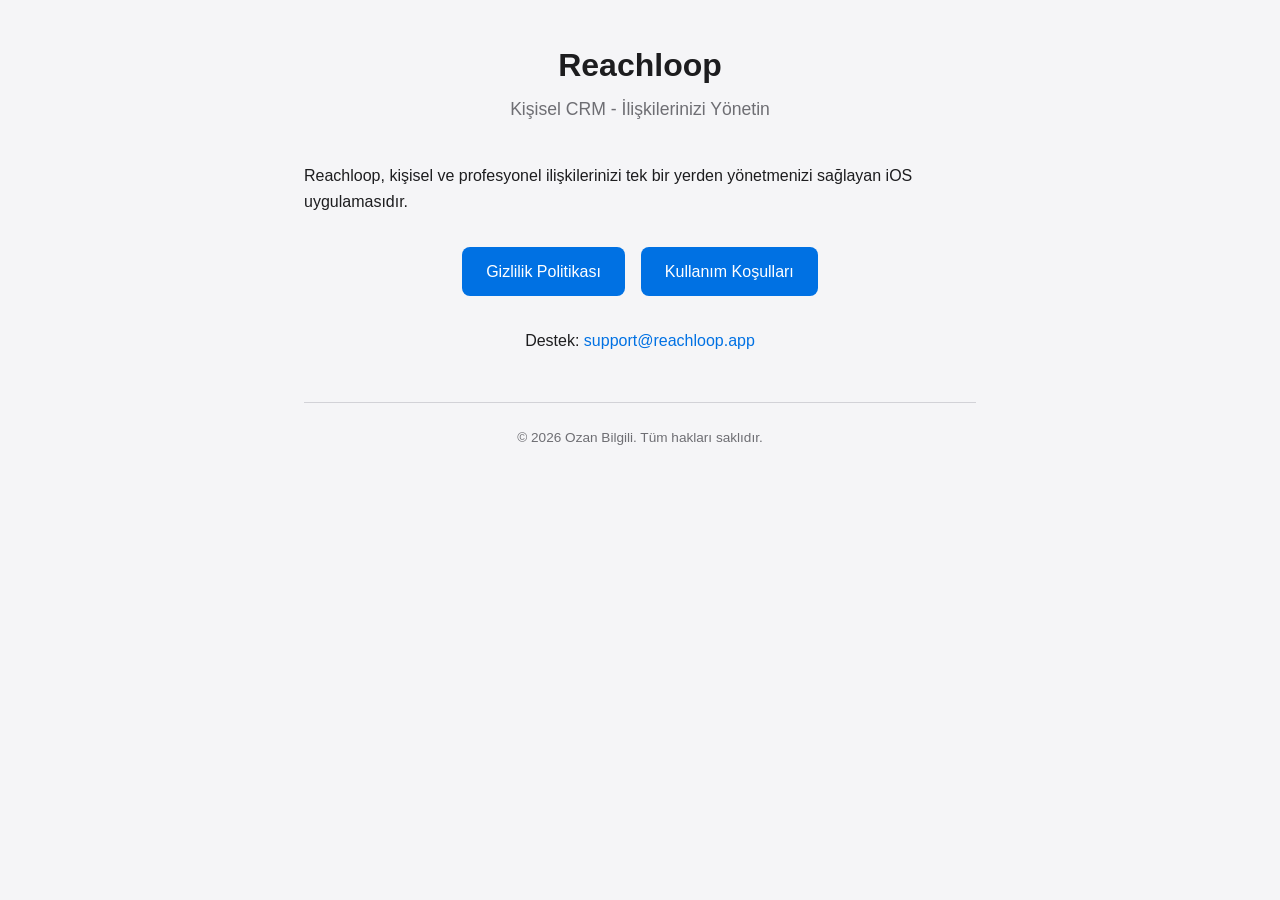
==== index.html @ ac4cd059 "Add privacy policy, terms of service, and landing page for GitHub Pages" ====
<!DOCTYPE html>
<html lang="tr">
<head>
    <meta charset="UTF-8">
    <meta name="viewport" content="width=device-width, initial-scale=1.0">
    <title>Reachloop - Kişisel CRM</title>
    <link rel="stylesheet" href="style.css">
</head>
<body>
    <div class="container">
        <header>
            <h1>Reachloop</h1>
            <p class="subtitle">Kişisel CRM - İlişkilerinizi Yönetin</p>
        </header>

        <main>
            <p>Reachloop, kişisel ve profesyonel ilişkilerinizi tek bir yerden yönetmenizi sağlayan iOS uygulamasıdır.</p>

            <div class="links">
                <a href="privacy/">Gizlilik Politikası</a>
                <a href="terms/">Kullanım Koşulları</a>
            </div>

            <div class="contact">
                <p>Destek: <a href="mailto:support@reachloop.app">support@reachloop.app</a></p>
            </div>
        </main>

        <footer>
            <p>&copy; 2026 Ozan Bilgili. Tüm hakları saklıdır.</p>
        </footer>
    </div>
</body>
</html>
---- style.css ----
* {
    margin: 0;
    padding: 0;
    box-sizing: border-box;
}

body {
    font-family: -apple-system, BlinkMacSystemFont, "Segoe UI", Roboto, Helvetica, Arial, sans-serif;
    line-height: 1.6;
    color: #1d1d1f;
    background: #f5f5f7;
}

.container {
    max-width: 720px;
    margin: 0 auto;
    padding: 40px 24px;
}

header {
    text-align: center;
    margin-bottom: 40px;
}

header h1 {
    font-size: 2rem;
    font-weight: 700;
    margin-bottom: 4px;
}

.subtitle {
    color: #6e6e73;
    font-size: 1.1rem;
}

main h2 {
    font-size: 1.4rem;
    font-weight: 600;
    margin: 32px 0 12px;
}

main h3 {
    font-size: 1.1rem;
    font-weight: 600;
    margin: 24px 0 8px;
}

main p, main li {
    color: #1d1d1f;
    margin-bottom: 8px;
}

main ul {
    padding-left: 24px;
    margin-bottom: 12px;
}

.links {
    display: flex;
    gap: 16px;
    justify-content: center;
    margin: 32px 0;
}

.links a {
    display: inline-block;
    padding: 12px 24px;
    background: #0071e3;
    color: #fff;
    text-decoration: none;
    border-radius: 8px;
    font-weight: 500;
    transition: background 0.2s;
}

.links a:hover {
    background: #0077ed;
}

.contact {
    text-align: center;
    margin: 24px 0;
}

.contact a {
    color: #0071e3;
    text-decoration: none;
}

footer {
    text-align: center;
    margin-top: 48px;
    padding-top: 24px;
    border-top: 1px solid #d2d2d7;
    color: #6e6e73;
    font-size: 0.85rem;
}

.effective-date {
    color: #6e6e73;
    font-size: 0.9rem;
    margin-bottom: 24px;
}

a {
    color: #0071e3;
}

table {
    width: 100%;
    border-collapse: collapse;
    margin: 16px 0;
}

th, td {
    text-align: left;
    padding: 10px 12px;
    border-bottom: 1px solid #d2d2d7;
}

th {
    font-weight: 600;
    background: #e8e8ed;
}
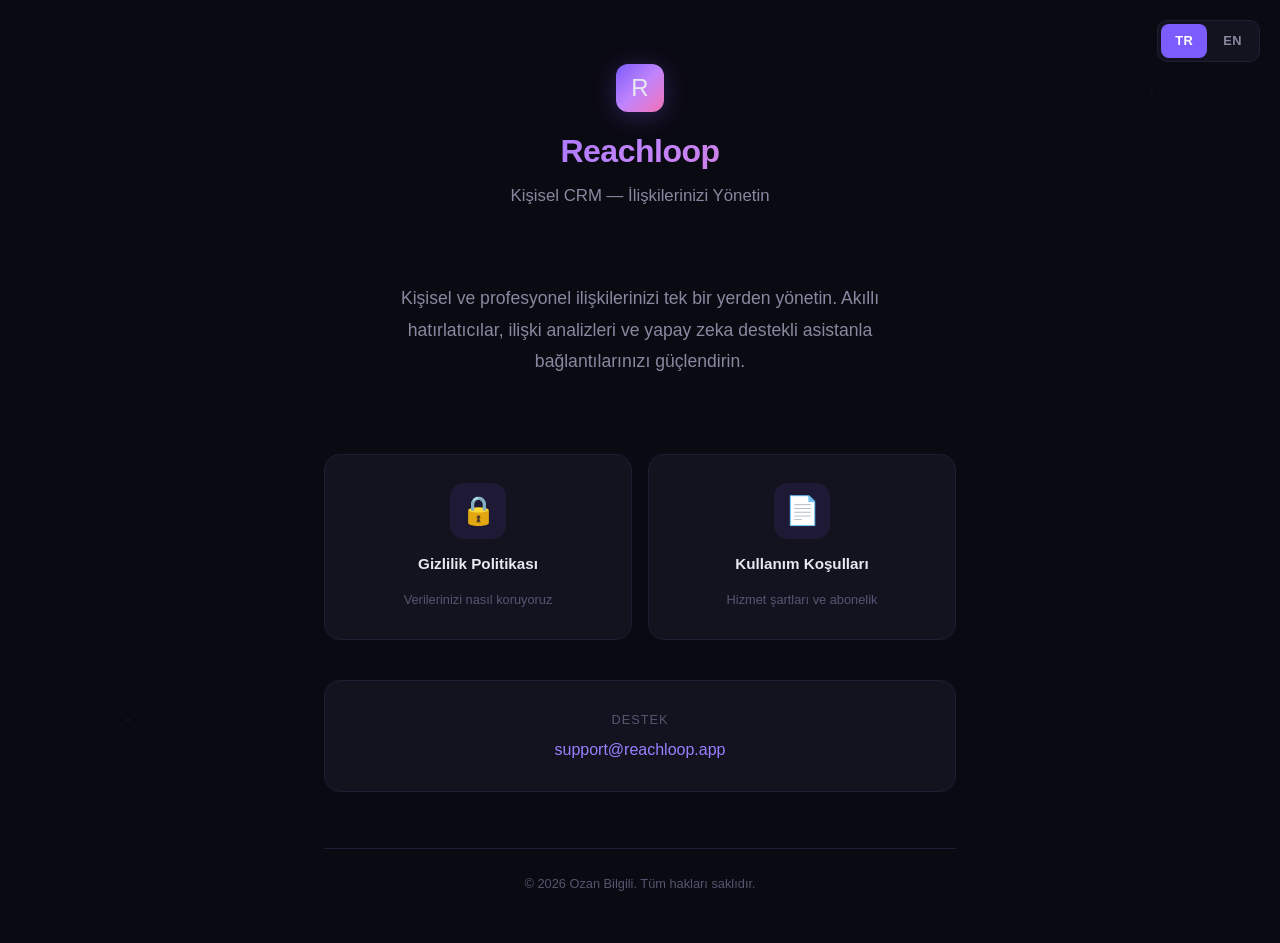
==== commit 9267bb0d: "Redesign with dark cosmic theme and add English language support - Dark theme matching app's cosmic " ====
--- a/index.html
+++ b/index.html
@@ -4,25 +4,45 @@
     <meta charset="UTF-8">
     <meta name="viewport" content="width=device-width, initial-scale=1.0">
     <title>Reachloop - Kişisel CRM</title>
+    <meta name="description" content="Reachloop, kişisel ve profesyonel ilişkilerinizi tek bir yerden yönetmenizi sağlayan iOS uygulamasıdır.">
     <link rel="stylesheet" href="style.css">
 </head>
 <body>
+    <nav class="lang-switch">
+        <a href="./" class="active">TR</a>
+        <a href="en/">EN</a>
+    </nav>
+
     <div class="container">
         <header>
+            <a href="./" class="logo">
+                <div class="logo-icon">R</div>
+            </a>
             <h1>Reachloop</h1>
-            <p class="subtitle">Kişisel CRM - İlişkilerinizi Yönetin</p>
+            <p class="subtitle">Kişisel CRM &mdash; İlişkilerinizi Yönetin</p>
         </header>
 
         <main>
-            <p>Reachloop, kişisel ve profesyonel ilişkilerinizi tek bir yerden yönetmenizi sağlayan iOS uygulamasıdır.</p>
+            <div class="hero">
+                <p class="hero-description">Kişisel ve profesyonel ilişkilerinizi tek bir yerden yönetin. Akıllı hatırlatıcılar, ilişki analizleri ve yapay zeka destekli asistanla bağlantılarınızı güçlendirin.</p>
+            </div>
 
-            <div class="links">
-                <a href="privacy/">Gizlilik Politikası</a>
-                <a href="terms/">Kullanım Koşulları</a>
+            <div class="cards">
+                <a href="privacy/" class="card">
+                    <div class="card-icon">🔒</div>
+                    <span class="card-title">Gizlilik Politikası</span>
+                    <span class="card-desc">Verilerinizi nasıl koruyoruz</span>
+                </a>
+                <a href="terms/" class="card">
+                    <div class="card-icon">📄</div>
+                    <span class="card-title">Kullanım Koşulları</span>
+                    <span class="card-desc">Hizmet şartları ve abonelik</span>
+                </a>
             </div>
 
             <div class="contact">
-                <p>Destek: <a href="mailto:support@reachloop.app">support@reachloop.app</a></p>
+                <p class="contact-label">Destek</p>
+                <a href="mailto:support@reachloop.app">support@reachloop.app</a>
             </div>
         </main>
 
--- a/style.css
+++ b/style.css
@@ -1,124 +1,394 @@
+:root {
+    --bg: #0a0a12;
+    --bg-card: #13131f;
+    --bg-card-hover: #1a1a2e;
+    --border: #1e1e35;
+    --text: #e8e8f0;
+    --text-secondary: #8888a0;
+    --text-muted: #555570;
+    --accent: #7c5cfc;
+    --accent-light: #9b7fff;
+    --gradient-start: #7c5cfc;
+    --gradient-end: #c084fc;
+    --gradient-aurora: linear-gradient(135deg, #7c5cfc, #c084fc, #f472b6);
+}
+
 * {
     margin: 0;
     padding: 0;
     box-sizing: border-box;
 }
 
+html {
+    scroll-behavior: smooth;
+}
+
 body {
-    font-family: -apple-system, BlinkMacSystemFont, "Segoe UI", Roboto, Helvetica, Arial, sans-serif;
-    line-height: 1.6;
-    color: #1d1d1f;
-    background: #f5f5f7;
+    font-family: -apple-system, BlinkMacSystemFont, "SF Pro Text", "Segoe UI", Roboto, Helvetica, Arial, sans-serif;
+    line-height: 1.7;
+    color: var(--text);
+    background: var(--bg);
+    min-height: 100vh;
+}
+
+/* Subtle star-like background */
+body::before {
+    content: "";
+    position: fixed;
+    inset: 0;
+    background:
+        radial-gradient(1px 1px at 20% 30%, rgba(124, 92, 252, 0.3), transparent),
+        radial-gradient(1px 1px at 40% 70%, rgba(192, 132, 252, 0.2), transparent),
+        radial-gradient(1px 1px at 60% 20%, rgba(244, 114, 182, 0.2), transparent),
+        radial-gradient(1px 1px at 80% 50%, rgba(124, 92, 252, 0.15), transparent),
+        radial-gradient(1.5px 1.5px at 10% 80%, rgba(192, 132, 252, 0.25), transparent),
+        radial-gradient(1px 1px at 70% 90%, rgba(124, 92, 252, 0.2), transparent),
+        radial-gradient(1.5px 1.5px at 90% 10%, rgba(244, 114, 182, 0.15), transparent);
+    pointer-events: none;
+    z-index: 0;
 }
 
 .container {
-    max-width: 720px;
+    position: relative;
+    z-index: 1;
+    max-width: 680px;
     margin: 0 auto;
-    padding: 40px 24px;
-}
-
+    padding: 48px 24px;
+}
+
+/* Language switcher */
+.lang-switch {
+    position: fixed;
+    top: 20px;
+    right: 20px;
+    z-index: 100;
+    display: flex;
+    gap: 2px;
+    background: var(--bg-card);
+    border: 1px solid var(--border);
+    border-radius: 10px;
+    padding: 3px;
+    backdrop-filter: blur(12px);
+    -webkit-backdrop-filter: blur(12px);
+}
+
+.lang-switch a {
+    display: block;
+    padding: 6px 14px;
+    border-radius: 8px;
+    text-decoration: none;
+    font-size: 0.8rem;
+    font-weight: 600;
+    color: var(--text-secondary);
+    transition: all 0.2s;
+    letter-spacing: 0.5px;
+}
+
+.lang-switch a:hover {
+    color: var(--text);
+}
+
+.lang-switch a.active {
+    background: var(--accent);
+    color: #fff;
+}
+
+/* Header */
 header {
     text-align: center;
-    margin-bottom: 40px;
+    margin-bottom: 48px;
+    padding-top: 16px;
+}
+
+.logo {
+    display: inline-flex;
+    align-items: center;
+    gap: 12px;
+    text-decoration: none;
+    color: inherit;
+    margin-bottom: 12px;
+}
+
+.logo-icon {
+    width: 48px;
+    height: 48px;
+    border-radius: 12px;
+    background: var(--gradient-aurora);
+    display: flex;
+    align-items: center;
+    justify-content: center;
+    font-size: 24px;
+    box-shadow: 0 4px 24px rgba(124, 92, 252, 0.3);
 }
 
 header h1 {
     font-size: 2rem;
     font-weight: 700;
-    margin-bottom: 4px;
+    letter-spacing: -0.5px;
+    background: var(--gradient-aurora);
+    -webkit-background-clip: text;
+    -webkit-text-fill-color: transparent;
+    background-clip: text;
 }
 
 .subtitle {
-    color: #6e6e73;
+    color: var(--text-secondary);
+    font-size: 1.05rem;
+    font-weight: 400;
+    margin-top: 4px;
+}
+
+/* Main content */
+main h2 {
+    font-size: 1.25rem;
+    font-weight: 600;
+    color: var(--text);
+    margin: 36px 0 14px;
+    padding-bottom: 8px;
+    border-bottom: 1px solid var(--border);
+}
+
+main h3 {
+    font-size: 1.05rem;
+    font-weight: 600;
+    color: var(--accent-light);
+    margin: 24px 0 8px;
+}
+
+main p {
+    color: var(--text-secondary);
+    margin-bottom: 10px;
+}
+
+main li {
+    color: var(--text-secondary);
+    margin-bottom: 6px;
+}
+
+main ul {
+    padding-left: 20px;
+    margin-bottom: 14px;
+}
+
+main ul li::marker {
+    color: var(--accent);
+}
+
+main strong {
+    color: var(--text);
+    font-weight: 600;
+}
+
+main a {
+    color: var(--accent-light);
+    text-decoration: none;
+    border-bottom: 1px solid transparent;
+    transition: border-color 0.2s;
+}
+
+main a:hover {
+    border-bottom-color: var(--accent-light);
+}
+
+/* Landing page cards */
+.hero {
+    text-align: center;
+    padding: 24px 0 40px;
+}
+
+.hero-description {
     font-size: 1.1rem;
-}
-
-main h2 {
-    font-size: 1.4rem;
-    font-weight: 600;
-    margin: 32px 0 12px;
-}
-
-main h3 {
-    font-size: 1.1rem;
-    font-weight: 600;
-    margin: 24px 0 8px;
-}
-
-main p, main li {
-    color: #1d1d1f;
-    margin-bottom: 8px;
-}
-
-main ul {
-    padding-left: 24px;
-    margin-bottom: 12px;
-}
-
-.links {
+    color: var(--text-secondary);
+    max-width: 480px;
+    margin: 0 auto;
+    line-height: 1.8;
+}
+
+.cards {
+    display: grid;
+    grid-template-columns: 1fr 1fr;
+    gap: 16px;
+    margin: 36px 0;
+}
+
+.card {
     display: flex;
-    gap: 16px;
+    flex-direction: column;
+    align-items: center;
+    gap: 12px;
+    padding: 28px 20px;
+    background: var(--bg-card);
+    border: 1px solid var(--border);
+    border-radius: 16px;
+    text-decoration: none;
+    color: inherit;
+    transition: all 0.3s;
+}
+
+.card:hover {
+    background: var(--bg-card-hover);
+    border-color: var(--accent);
+    transform: translateY(-2px);
+    box-shadow: 0 8px 32px rgba(124, 92, 252, 0.15);
+}
+
+.card-icon {
+    font-size: 28px;
+    width: 56px;
+    height: 56px;
+    display: flex;
+    align-items: center;
     justify-content: center;
-    margin: 32px 0;
-}
-
-.links a {
+    border-radius: 14px;
+    background: rgba(124, 92, 252, 0.1);
+}
+
+.card-title {
+    font-weight: 600;
+    font-size: 0.95rem;
+    color: var(--text);
+}
+
+.card-desc {
+    font-size: 0.8rem;
+    color: var(--text-muted);
+    text-align: center;
+}
+
+/* Contact section */
+.contact {
+    text-align: center;
+    margin: 40px 0 0;
+    padding: 28px;
+    background: var(--bg-card);
+    border: 1px solid var(--border);
+    border-radius: 16px;
+}
+
+.contact-label {
+    font-size: 0.8rem;
+    color: var(--text-muted);
+    text-transform: uppercase;
+    letter-spacing: 1px;
+    margin-bottom: 6px;
+}
+
+.contact a {
+    color: var(--accent-light);
+    text-decoration: none;
+    font-weight: 500;
+}
+
+.contact a:hover {
+    text-decoration: underline;
+}
+
+/* Effective date badge */
+.effective-date {
     display: inline-block;
-    padding: 12px 24px;
-    background: #0071e3;
-    color: #fff;
-    text-decoration: none;
-    border-radius: 8px;
-    font-weight: 500;
-    transition: background 0.2s;
-}
-
-.links a:hover {
-    background: #0077ed;
-}
-
-.contact {
-    text-align: center;
-    margin: 24px 0;
-}
-
-.contact a {
-    color: #0071e3;
-    text-decoration: none;
-}
-
-footer {
-    text-align: center;
-    margin-top: 48px;
-    padding-top: 24px;
-    border-top: 1px solid #d2d2d7;
-    color: #6e6e73;
+    color: var(--text-muted);
     font-size: 0.85rem;
-}
-
-.effective-date {
-    color: #6e6e73;
-    font-size: 0.9rem;
     margin-bottom: 24px;
-}
-
-a {
-    color: #0071e3;
-}
-
+    padding: 4px 14px;
+    background: var(--bg-card);
+    border: 1px solid var(--border);
+    border-radius: 20px;
+}
+
+/* Table */
 table {
     width: 100%;
     border-collapse: collapse;
     margin: 16px 0;
+    border-radius: 12px;
+    overflow: hidden;
+    border: 1px solid var(--border);
 }
 
 th, td {
     text-align: left;
-    padding: 10px 12px;
-    border-bottom: 1px solid #d2d2d7;
+    padding: 12px 16px;
+    border-bottom: 1px solid var(--border);
 }
 
 th {
     font-weight: 600;
-    background: #e8e8ed;
-}
+    font-size: 0.85rem;
+    color: var(--text-muted);
+    text-transform: uppercase;
+    letter-spacing: 0.5px;
+    background: var(--bg-card);
+}
+
+td {
+    color: var(--text-secondary);
+    font-size: 0.9rem;
+}
+
+tr:last-child td {
+    border-bottom: none;
+}
+
+/* Footer */
+footer {
+    text-align: center;
+    margin-top: 56px;
+    padding-top: 24px;
+    border-top: 1px solid var(--border);
+    color: var(--text-muted);
+    font-size: 0.8rem;
+}
+
+footer a {
+    color: var(--text-muted);
+    text-decoration: none;
+}
+
+footer a:hover {
+    color: var(--text-secondary);
+}
+
+/* App Store badge */
+.app-badge {
+    display: inline-block;
+    margin-top: 20px;
+    padding: 12px 28px;
+    background: var(--gradient-aurora);
+    color: #fff;
+    font-weight: 600;
+    font-size: 0.9rem;
+    border-radius: 12px;
+    text-decoration: none;
+    transition: opacity 0.2s, transform 0.2s;
+    box-shadow: 0 4px 20px rgba(124, 92, 252, 0.3);
+}
+
+.app-badge:hover {
+    opacity: 0.9;
+    transform: translateY(-1px);
+}
+
+/* Responsive */
+@media (max-width: 520px) {
+    .container {
+        padding: 32px 18px;
+    }
+
+    .cards {
+        grid-template-columns: 1fr;
+    }
+
+    header h1 {
+        font-size: 1.7rem;
+    }
+
+    .lang-switch {
+        top: 12px;
+        right: 12px;
+    }
+
+    .lang-switch a {
+        padding: 5px 10px;
+        font-size: 0.75rem;
+    }
+}
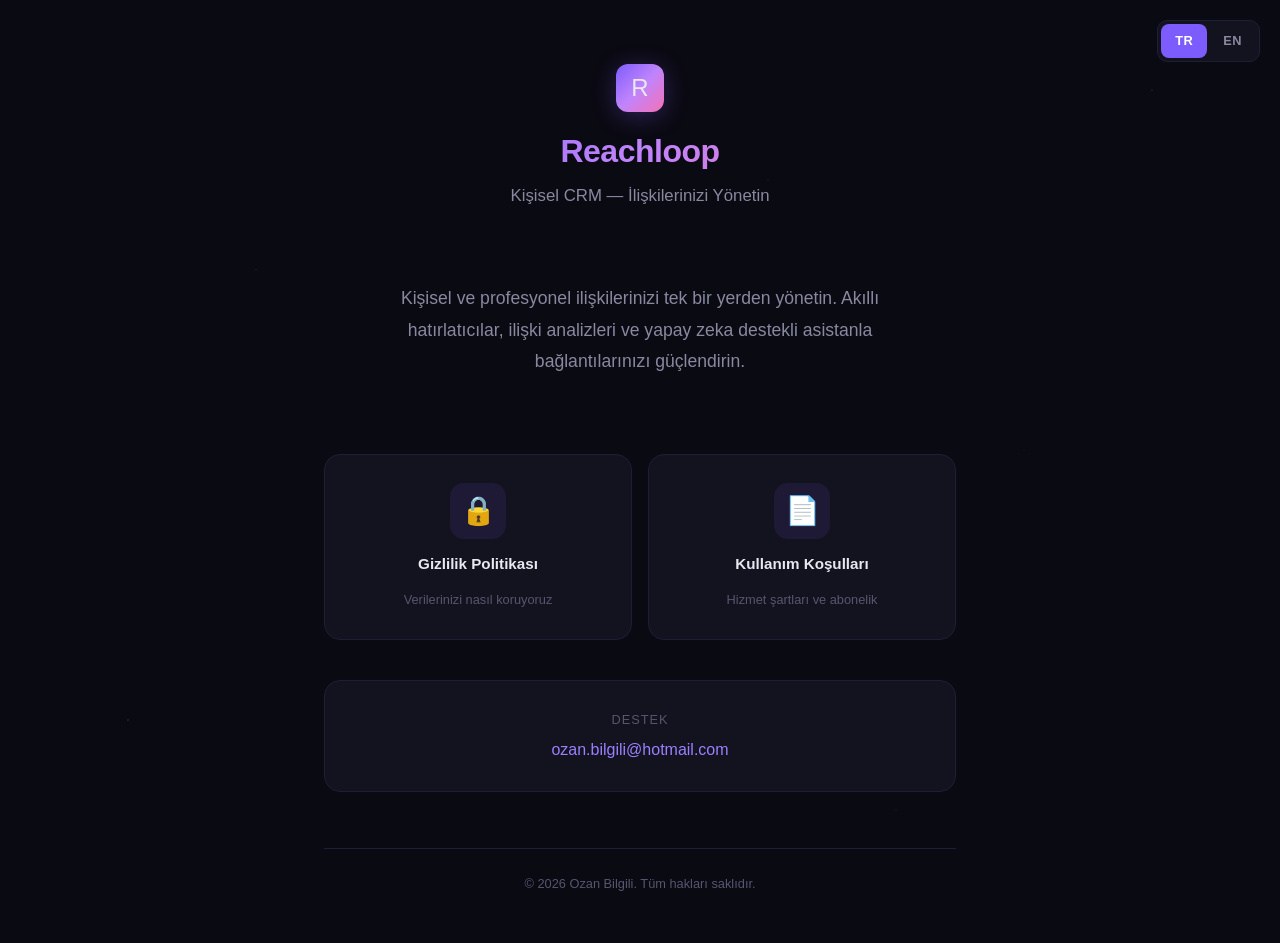
==== commit 94df6d46: "Update contact email to ozan.bilgili@hotmail.com" ====
--- a/index.html
+++ b/index.html
@@ -42,7 +42,7 @@
 
             <div class="contact">
                 <p class="contact-label">Destek</p>
-                <a href="mailto:support@reachloop.app">support@reachloop.app</a>
+                <a href="mailto:ozan.bilgili@hotmail.com">ozan.bilgili@hotmail.com</a>
             </div>
         </main>
 
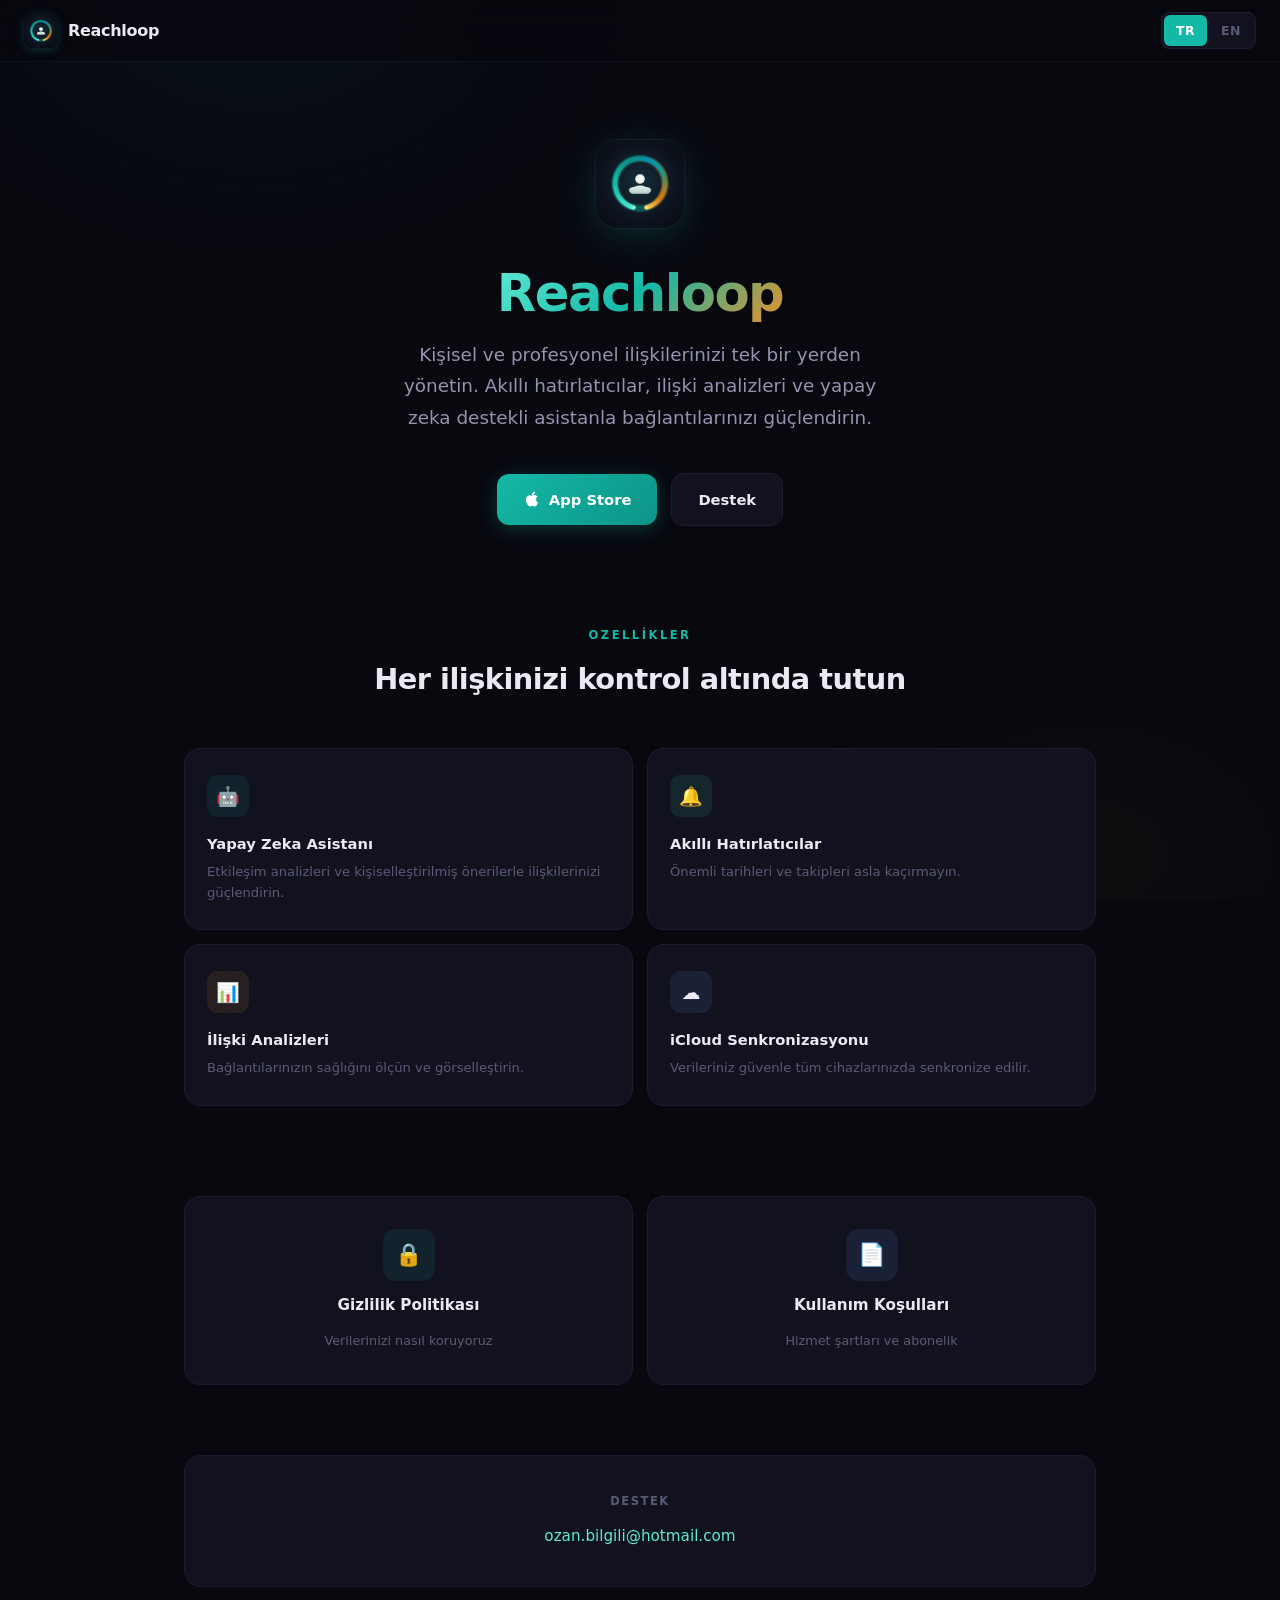
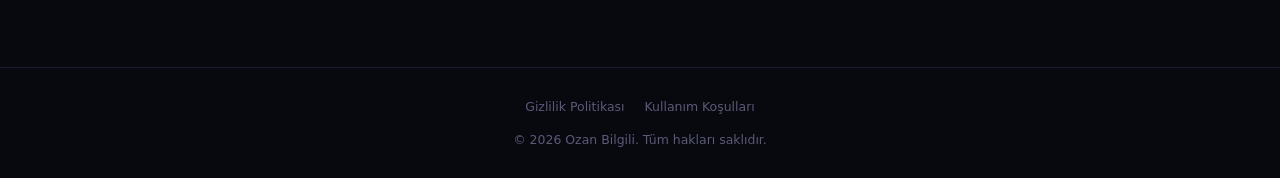
==== commit 2ca3ffe4: "Redesign site with dark theme, app icon logo, and features section - Dark theme with teal/orange acc" ====
--- a/index.html
+++ b/index.html
@@ -4,51 +4,105 @@
     <meta charset="UTF-8">
     <meta name="viewport" content="width=device-width, initial-scale=1.0">
     <title>Reachloop - Kişisel CRM</title>
-    <meta name="description" content="Reachloop, kişisel ve profesyonel ilişkilerinizi tek bir yerden yönetmenizi sağlayan iOS uygulamasıdır.">
+    <meta name="description" content="Reachloop, kişisel ve profesyonel ilişkilerinizi tek bir yerden yönetmenizi sağlayan iOS uygulamasıdır. Akıllı hatırlatıcılar, ilişki analizleri ve yapay zeka asistanı.">
+    <meta name="theme-color" content="#08080f">
+    <link rel="icon" type="image/svg+xml" href="icon.svg">
+    <link rel="apple-touch-icon" href="icon-180.png">
     <link rel="stylesheet" href="style.css">
 </head>
 <body>
-    <nav class="lang-switch">
-        <a href="./" class="active">TR</a>
-        <a href="en/">EN</a>
-    </nav>
+    <div class="bg-glow"></div>
+    <div class="page">
 
-    <div class="container">
-        <header>
-            <a href="./" class="logo">
-                <div class="logo-icon">R</div>
+        <nav class="nav">
+            <a href="./" class="nav-brand">
+                <img src="icon-180.png" alt="Reachloop" class="nav-logo">
+                <span>Reachloop</span>
             </a>
-            <h1>Reachloop</h1>
-            <p class="subtitle">Kişisel CRM &mdash; İlişkilerinizi Yönetin</p>
-        </header>
+            <div class="nav-right">
+                <div class="lang-switch">
+                    <a href="./" class="active">TR</a>
+                    <a href="en/">EN</a>
+                </div>
+            </div>
+        </nav>
 
-        <main>
-            <div class="hero">
-                <p class="hero-description">Kişisel ve profesyonel ilişkilerinizi tek bir yerden yönetin. Akıllı hatırlatıcılar, ilişki analizleri ve yapay zeka destekli asistanla bağlantılarınızı güçlendirin.</p>
+        <section class="hero">
+            <img src="icon-180.png" alt="Reachloop" class="hero-icon">
+            <h1><span class="gradient-text">Reachloop</span></h1>
+            <p class="hero-subtitle">Kişisel ve profesyonel ilişkilerinizi tek bir yerden yönetin. Akıllı hatırlatıcılar, ilişki analizleri ve yapay zeka destekli asistanla bağlantılarınızı güçlendirin.</p>
+            <div class="hero-actions">
+                <a href="#" class="btn-primary">
+                    <svg viewBox="0 0 24 24" fill="currentColor"><path d="M18.71 19.5c-.83 1.24-1.71 2.45-3.05 2.47-1.34.03-1.77-.79-3.29-.79-1.53 0-2 .77-3.27.82-1.31.05-2.3-1.32-3.14-2.53C4.25 17 2.94 12.45 4.7 9.39c.87-1.52 2.43-2.48 4.12-2.51 1.28-.02 2.5.87 3.29.87.78 0 2.26-1.07 3.8-.91.65.03 2.47.26 3.64 1.98-.09.06-2.17 1.28-2.15 3.81.03 3.02 2.65 4.03 2.68 4.04-.03.07-.42 1.44-1.38 2.83M13 3.5c.73-.83 1.94-1.46 2.94-1.5.13 1.17-.34 2.35-1.04 3.19-.69.85-1.83 1.51-2.95 1.42-.15-1.15.41-2.35 1.05-3.11z"/></svg>
+                    App Store
+                </a>
+                <a href="mailto:ozan.bilgili@hotmail.com" class="btn-secondary">Destek</a>
             </div>
+        </section>
 
-            <div class="cards">
-                <a href="privacy/" class="card">
-                    <div class="card-icon">🔒</div>
-                    <span class="card-title">Gizlilik Politikası</span>
-                    <span class="card-desc">Verilerinizi nasıl koruyoruz</span>
-                </a>
-                <a href="terms/" class="card">
-                    <div class="card-icon">📄</div>
-                    <span class="card-title">Kullanım Koşulları</span>
-                    <span class="card-desc">Hizmet şartları ve abonelik</span>
-                </a>
+        <section class="features">
+            <div class="container-wide">
+                <p class="section-label">Ozellikler</p>
+                <h2 class="section-title">Her ilişkinizi kontrol altında tutun</h2>
+                <div class="features-grid">
+                    <div class="feature-card">
+                        <div class="feature-icon teal">🤖</div>
+                        <h3>Yapay Zeka Asistanı</h3>
+                        <p>Etkileşim analizleri ve kişiselleştirilmiş önerilerle ilişkilerinizi güçlendirin.</p>
+                    </div>
+                    <div class="feature-card">
+                        <div class="feature-icon green">🔔</div>
+                        <h3>Akıllı Hatırlatıcılar</h3>
+                        <p>Önemli tarihleri ve takipleri asla kaçırmayın.</p>
+                    </div>
+                    <div class="feature-card">
+                        <div class="feature-icon orange">📊</div>
+                        <h3>İlişki Analizleri</h3>
+                        <p>Bağlantılarınızın sağlığını ölçün ve görselleştirin.</p>
+                    </div>
+                    <div class="feature-card">
+                        <div class="feature-icon blue">☁️</div>
+                        <h3>iCloud Senkronizasyonu</h3>
+                        <p>Verileriniz güvenle tüm cihazlarınızda senkronize edilir.</p>
+                    </div>
+                </div>
             </div>
+        </section>
 
-            <div class="contact">
-                <p class="contact-label">Destek</p>
-                <a href="mailto:ozan.bilgili@hotmail.com">ozan.bilgili@hotmail.com</a>
+        <section class="legal-section">
+            <div class="container-wide">
+                <div class="legal-cards">
+                    <a href="privacy/" class="legal-card">
+                        <div class="legal-card-icon teal">🔒</div>
+                        <span class="legal-card-title">Gizlilik Politikası</span>
+                        <span class="legal-card-desc">Verilerinizi nasıl koruyoruz</span>
+                    </a>
+                    <a href="terms/" class="legal-card">
+                        <div class="legal-card-icon blue">📄</div>
+                        <span class="legal-card-title">Kullanım Koşulları</span>
+                        <span class="legal-card-desc">Hizmet şartları ve abonelik</span>
+                    </a>
+                </div>
             </div>
-        </main>
+        </section>
 
-        <footer>
+        <section class="support">
+            <div class="container-wide">
+                <div class="support-card">
+                    <h3>Destek</h3>
+                    <a href="mailto:ozan.bilgili@hotmail.com">ozan.bilgili@hotmail.com</a>
+                </div>
+            </div>
+        </section>
+
+        <footer class="footer">
+            <div class="footer-links">
+                <a href="privacy/">Gizlilik Politikası</a>
+                <a href="terms/">Kullanım Koşulları</a>
+            </div>
             <p>&copy; 2026 Ozan Bilgili. Tüm hakları saklıdır.</p>
         </footer>
+
     </div>
 </body>
 </html>
--- a/style.css
+++ b/style.css
@@ -1,19 +1,25 @@
 :root {
-    --bg: #0a0a12;
-    --bg-card: #13131f;
+    --bg: #08080f;
+    --bg-subtle: #0e0e1a;
+    --bg-card: #12121f;
     --bg-card-hover: #1a1a2e;
-    --border: #1e1e35;
-    --text: #e8e8f0;
-    --text-secondary: #8888a0;
-    --text-muted: #555570;
-    --accent: #7c5cfc;
-    --accent-light: #9b7fff;
-    --gradient-start: #7c5cfc;
-    --gradient-end: #c084fc;
-    --gradient-aurora: linear-gradient(135deg, #7c5cfc, #c084fc, #f472b6);
-}
-
-* {
+    --border: #1c1c32;
+    --border-hover: #2e2e50;
+    --text: #eaeaf2;
+    --text-secondary: #9494b0;
+    --text-muted: #5a5a78;
+    --accent: #14b8a6;
+    --accent-light: #5eead4;
+    --accent-glow: rgba(20, 184, 166, 0.15);
+    --orange: #e6922c;
+    --gradient: linear-gradient(135deg, #14b8a6, #0d9488, #e6922c);
+    --gradient-text: linear-gradient(135deg, #5eead4, #14b8a6, #e6922c);
+    --radius: 16px;
+    --radius-sm: 10px;
+    --radius-xs: 8px;
+}
+
+*, *::before, *::after {
     margin: 0;
     padding: 0;
     box-sizing: border-box;
@@ -21,71 +27,146 @@
 
 html {
     scroll-behavior: smooth;
+    -webkit-text-size-adjust: 100%;
 }
 
 body {
-    font-family: -apple-system, BlinkMacSystemFont, "SF Pro Text", "Segoe UI", Roboto, Helvetica, Arial, sans-serif;
+    font-family: -apple-system, BlinkMacSystemFont, "SF Pro Text", "SF Pro Display", system-ui, -apple-system, sans-serif;
     line-height: 1.7;
     color: var(--text);
     background: var(--bg);
     min-height: 100vh;
-}
-
-/* Subtle star-like background */
-body::before {
-    content: "";
+    overflow-x: hidden;
+    -webkit-font-smoothing: antialiased;
+    -moz-osx-font-smoothing: grayscale;
+}
+
+/* Ambient background */
+.bg-glow {
     position: fixed;
     inset: 0;
-    background:
-        radial-gradient(1px 1px at 20% 30%, rgba(124, 92, 252, 0.3), transparent),
-        radial-gradient(1px 1px at 40% 70%, rgba(192, 132, 252, 0.2), transparent),
-        radial-gradient(1px 1px at 60% 20%, rgba(244, 114, 182, 0.2), transparent),
-        radial-gradient(1px 1px at 80% 50%, rgba(124, 92, 252, 0.15), transparent),
-        radial-gradient(1.5px 1.5px at 10% 80%, rgba(192, 132, 252, 0.25), transparent),
-        radial-gradient(1px 1px at 70% 90%, rgba(124, 92, 252, 0.2), transparent),
-        radial-gradient(1.5px 1.5px at 90% 10%, rgba(244, 114, 182, 0.15), transparent);
     pointer-events: none;
     z-index: 0;
-}
-
-.container {
+    overflow: hidden;
+}
+
+.bg-glow::before {
+    content: "";
+    position: absolute;
+    top: -30%;
+    left: -10%;
+    width: 60%;
+    height: 60%;
+    background: radial-gradient(ellipse, rgba(20, 184, 166, 0.06) 0%, transparent 70%);
+    animation: glow1 20s ease-in-out infinite;
+}
+
+.bg-glow::after {
+    content: "";
+    position: absolute;
+    bottom: -20%;
+    right: -10%;
+    width: 50%;
+    height: 50%;
+    background: radial-gradient(ellipse, rgba(230, 146, 44, 0.04) 0%, transparent 70%);
+    animation: glow2 25s ease-in-out infinite;
+}
+
+@keyframes glow1 {
+    0%, 100% { transform: translate(0, 0); }
+    50% { transform: translate(5%, 8%); }
+}
+
+@keyframes glow2 {
+    0%, 100% { transform: translate(0, 0); }
+    50% { transform: translate(-5%, -6%); }
+}
+
+.page {
     position: relative;
     z-index: 1;
-    max-width: 680px;
+}
+
+.container {
+    max-width: 720px;
     margin: 0 auto;
-    padding: 48px 24px;
-}
-
-/* Language switcher */
+    padding: 0 24px;
+}
+
+.container-wide {
+    max-width: 960px;
+    margin: 0 auto;
+    padding: 0 24px;
+}
+
+/* ─── Navigation ─── */
+.nav {
+    position: fixed;
+    top: 0;
+    left: 0;
+    right: 0;
+    z-index: 100;
+    padding: 12px 24px;
+    display: flex;
+    justify-content: space-between;
+    align-items: center;
+    background: rgba(8, 8, 15, 0.85);
+    backdrop-filter: blur(20px);
+    -webkit-backdrop-filter: blur(20px);
+    border-bottom: 1px solid rgba(28, 28, 50, 0.5);
+}
+
+.nav-brand {
+    display: flex;
+    align-items: center;
+    gap: 10px;
+    text-decoration: none;
+    color: var(--text);
+}
+
+.nav-logo {
+    width: 34px;
+    height: 34px;
+    border-radius: 9px;
+    object-fit: cover;
+    box-shadow: 0 2px 10px rgba(20, 184, 166, 0.25);
+}
+
+.nav-brand span {
+    font-size: 1rem;
+    font-weight: 600;
+    letter-spacing: -0.3px;
+}
+
+.nav-right {
+    display: flex;
+    align-items: center;
+    gap: 12px;
+}
+
 .lang-switch {
-    position: fixed;
-    top: 20px;
-    right: 20px;
-    z-index: 100;
     display: flex;
     gap: 2px;
     background: var(--bg-card);
     border: 1px solid var(--border);
-    border-radius: 10px;
-    padding: 3px;
-    backdrop-filter: blur(12px);
-    -webkit-backdrop-filter: blur(12px);
+    border-radius: var(--radius-xs);
+    padding: 2px;
 }
 
 .lang-switch a {
     display: block;
-    padding: 6px 14px;
-    border-radius: 8px;
-    text-decoration: none;
-    font-size: 0.8rem;
-    font-weight: 600;
-    color: var(--text-secondary);
+    padding: 5px 12px;
+    border-radius: 6px;
+    text-decoration: none;
+    font-size: 0.78rem;
+    font-weight: 600;
+    color: var(--text-muted);
     transition: all 0.2s;
     letter-spacing: 0.5px;
 }
 
 .lang-switch a:hover {
-    color: var(--text);
+    color: var(--text-secondary);
 }
 
 .lang-switch a.active {
@@ -93,213 +174,405 @@
     color: #fff;
 }
 
-/* Header */
-header {
+/* ─── Hero Section ─── */
+.hero {
     text-align: center;
-    margin-bottom: 48px;
-    padding-top: 16px;
-}
-
-.logo {
-    display: inline-flex;
-    align-items: center;
-    gap: 12px;
-    text-decoration: none;
-    color: inherit;
-    margin-bottom: 12px;
-}
-
-.logo-icon {
-    width: 48px;
-    height: 48px;
-    border-radius: 12px;
-    background: var(--gradient-aurora);
-    display: flex;
-    align-items: center;
-    justify-content: center;
-    font-size: 24px;
-    box-shadow: 0 4px 24px rgba(124, 92, 252, 0.3);
-}
-
-header h1 {
-    font-size: 2rem;
-    font-weight: 700;
-    letter-spacing: -0.5px;
-    background: var(--gradient-aurora);
+    padding: 140px 24px 60px;
+}
+
+.hero-icon {
+    width: 88px;
+    height: 88px;
+    border-radius: 22px;
+    margin-bottom: 28px;
+    box-shadow: 0 8px 40px rgba(20, 184, 166, 0.2), 0 0 0 1px rgba(255,255,255,0.05);
+}
+
+.hero h1 {
+    font-size: clamp(2.2rem, 5.5vw, 3.2rem);
+    font-weight: 800;
+    letter-spacing: -1.5px;
+    line-height: 1.15;
+    margin-bottom: 16px;
+    color: var(--text);
+}
+
+.hero h1 .gradient-text {
+    background: var(--gradient-text);
     -webkit-background-clip: text;
     -webkit-text-fill-color: transparent;
     background-clip: text;
 }
 
-.subtitle {
-    color: var(--text-secondary);
-    font-size: 1.05rem;
-    font-weight: 400;
-    margin-top: 4px;
-}
-
-/* Main content */
-main h2 {
-    font-size: 1.25rem;
-    font-weight: 600;
-    color: var(--text);
-    margin: 36px 0 14px;
-    padding-bottom: 8px;
-    border-bottom: 1px solid var(--border);
-}
-
-main h3 {
-    font-size: 1.05rem;
-    font-weight: 600;
-    color: var(--accent-light);
-    margin: 24px 0 8px;
-}
-
-main p {
-    color: var(--text-secondary);
-    margin-bottom: 10px;
-}
-
-main li {
-    color: var(--text-secondary);
-    margin-bottom: 6px;
-}
-
-main ul {
-    padding-left: 20px;
-    margin-bottom: 14px;
-}
-
-main ul li::marker {
-    color: var(--accent);
-}
-
-main strong {
-    color: var(--text);
-    font-weight: 600;
-}
-
-main a {
-    color: var(--accent-light);
-    text-decoration: none;
-    border-bottom: 1px solid transparent;
-    transition: border-color 0.2s;
-}
-
-main a:hover {
-    border-bottom-color: var(--accent-light);
-}
-
-/* Landing page cards */
-.hero {
-    text-align: center;
-    padding: 24px 0 40px;
-}
-
-.hero-description {
-    font-size: 1.1rem;
+.hero-subtitle {
+    font-size: clamp(1rem, 2.5vw, 1.15rem);
     color: var(--text-secondary);
     max-width: 480px;
-    margin: 0 auto;
-    line-height: 1.8;
-}
-
-.cards {
+    margin: 0 auto 40px;
+    line-height: 1.7;
+}
+
+.hero-actions {
+    display: flex;
+    align-items: center;
+    justify-content: center;
+    gap: 14px;
+    flex-wrap: wrap;
+}
+
+.btn-primary {
+    display: inline-flex;
+    align-items: center;
+    gap: 8px;
+    padding: 13px 26px;
+    background: linear-gradient(135deg, #14b8a6, #0d9488);
+    color: #fff;
+    font-weight: 600;
+    font-size: 0.92rem;
+    border-radius: 12px;
+    text-decoration: none;
+    transition: all 0.25s;
+    box-shadow: 0 4px 20px rgba(20, 184, 166, 0.25);
+    border: none;
+    cursor: pointer;
+}
+
+.btn-primary:hover {
+    transform: translateY(-2px);
+    box-shadow: 0 8px 30px rgba(20, 184, 166, 0.35);
+}
+
+.btn-primary svg {
+    width: 18px;
+    height: 18px;
+}
+
+.btn-secondary {
+    display: inline-flex;
+    align-items: center;
+    gap: 8px;
+    padding: 13px 26px;
+    background: var(--bg-card);
+    border: 1px solid var(--border);
+    color: var(--text);
+    font-weight: 600;
+    font-size: 0.92rem;
+    border-radius: 12px;
+    text-decoration: none;
+    transition: all 0.25s;
+    cursor: pointer;
+}
+
+.btn-secondary:hover {
+    background: var(--bg-card-hover);
+    border-color: var(--border-hover);
+    transform: translateY(-2px);
+}
+
+/* ─── Features Grid ─── */
+.features {
+    padding: 40px 0 70px;
+}
+
+.section-label {
+    text-align: center;
+    font-size: 0.72rem;
+    font-weight: 600;
+    text-transform: uppercase;
+    letter-spacing: 2.5px;
+    color: var(--accent);
+    margin-bottom: 10px;
+}
+
+.section-title {
+    text-align: center;
+    font-size: clamp(1.4rem, 3vw, 1.8rem);
+    font-weight: 700;
+    letter-spacing: -0.5px;
+    margin-bottom: 44px;
+    color: var(--text);
+}
+
+.features-grid {
+    display: grid;
+    grid-template-columns: repeat(2, 1fr);
+    gap: 14px;
+}
+
+.feature-card {
+    padding: 26px 22px;
+    background: var(--bg-card);
+    border: 1px solid var(--border);
+    border-radius: var(--radius);
+    transition: all 0.3s;
+}
+
+.feature-card:hover {
+    background: var(--bg-card-hover);
+    border-color: var(--border-hover);
+    transform: translateY(-2px);
+}
+
+.feature-icon {
+    width: 42px;
+    height: 42px;
+    border-radius: 11px;
+    display: flex;
+    align-items: center;
+    justify-content: center;
+    font-size: 19px;
+    margin-bottom: 14px;
+}
+
+.feature-icon.teal { background: rgba(20, 184, 166, 0.1); }
+.feature-icon.green { background: rgba(52, 211, 153, 0.1); }
+.feature-icon.pink { background: rgba(244, 114, 182, 0.1); }
+.feature-icon.blue { background: rgba(96, 165, 250, 0.1); }
+.feature-icon.orange { background: rgba(230, 146, 44, 0.1); }
+.feature-icon.purple { background: rgba(168, 128, 255, 0.1); }
+
+.feature-card h3 {
+    font-size: 0.92rem;
+    font-weight: 600;
+    margin-bottom: 6px;
+    color: var(--text);
+}
+
+.feature-card p {
+    font-size: 0.82rem;
+    color: var(--text-muted);
+    line-height: 1.55;
+}
+
+/* ─── Legal Cards ─── */
+.legal-section {
+    padding: 20px 0 50px;
+}
+
+.legal-cards {
     display: grid;
     grid-template-columns: 1fr 1fr;
-    gap: 16px;
-    margin: 36px 0;
-}
-
-.card {
+    gap: 14px;
+}
+
+.legal-card {
     display: flex;
     flex-direction: column;
     align-items: center;
     gap: 12px;
-    padding: 28px 20px;
+    padding: 32px 20px;
     background: var(--bg-card);
     border: 1px solid var(--border);
-    border-radius: 16px;
+    border-radius: var(--radius);
     text-decoration: none;
     color: inherit;
     transition: all 0.3s;
-}
-
-.card:hover {
+    text-align: center;
+}
+
+.legal-card:hover {
     background: var(--bg-card-hover);
     border-color: var(--accent);
-    transform: translateY(-2px);
-    box-shadow: 0 8px 32px rgba(124, 92, 252, 0.15);
-}
-
-.card-icon {
-    font-size: 28px;
-    width: 56px;
-    height: 56px;
+    transform: translateY(-3px);
+    box-shadow: 0 12px 40px rgba(20, 184, 166, 0.1);
+}
+
+.legal-card-icon {
+    width: 52px;
+    height: 52px;
+    border-radius: 13px;
     display: flex;
     align-items: center;
     justify-content: center;
-    border-radius: 14px;
-    background: rgba(124, 92, 252, 0.1);
-}
-
-.card-title {
+    font-size: 22px;
+}
+
+.legal-card-icon.teal { background: rgba(20, 184, 166, 0.1); }
+.legal-card-icon.blue { background: rgba(96, 165, 250, 0.1); }
+
+.legal-card-title {
     font-weight: 600;
     font-size: 0.95rem;
     color: var(--text);
 }
 
-.card-desc {
+.legal-card-desc {
     font-size: 0.8rem;
     color: var(--text-muted);
+}
+
+/* ─── Support ─── */
+.support {
+    padding: 20px 0 80px;
+}
+
+.support-card {
     text-align: center;
-}
-
-/* Contact section */
-.contact {
-    text-align: center;
-    margin: 40px 0 0;
-    padding: 28px;
+    padding: 36px 28px;
     background: var(--bg-card);
     border: 1px solid var(--border);
-    border-radius: 16px;
-}
-
-.contact-label {
-    font-size: 0.8rem;
-    color: var(--text-muted);
+    border-radius: var(--radius);
+}
+
+.support-card h3 {
+    font-size: 0.72rem;
+    font-weight: 600;
     text-transform: uppercase;
-    letter-spacing: 1px;
-    margin-bottom: 6px;
-}
-
-.contact a {
+    letter-spacing: 1.5px;
+    color: var(--text-muted);
+    margin-bottom: 10px;
+}
+
+.support-card a {
     color: var(--accent-light);
     text-decoration: none;
     font-weight: 500;
-}
-
-.contact a:hover {
-    text-decoration: underline;
-}
-
-/* Effective date badge */
+    font-size: 0.95rem;
+    transition: color 0.2s;
+}
+
+.support-card a:hover {
+    color: var(--orange);
+}
+
+/* ─── Footer ─── */
+.footer {
+    text-align: center;
+    padding: 28px 24px;
+    border-top: 1px solid var(--border);
+    color: var(--text-muted);
+    font-size: 0.78rem;
+}
+
+.footer-links {
+    display: flex;
+    justify-content: center;
+    gap: 20px;
+    margin-bottom: 12px;
+}
+
+.footer-links a {
+    color: var(--text-muted);
+    text-decoration: none;
+    font-size: 0.78rem;
+    transition: color 0.2s;
+}
+
+.footer-links a:hover {
+    color: var(--text-secondary);
+}
+
+/* ─── Content Pages (Privacy, Terms) ─── */
+.content-page {
+    padding: 100px 0 80px;
+}
+
+.content-page header {
+    text-align: center;
+    margin-bottom: 44px;
+}
+
+.content-page header h1 {
+    font-size: 1.8rem;
+    font-weight: 700;
+    letter-spacing: -0.5px;
+    background: var(--gradient-text);
+    -webkit-background-clip: text;
+    -webkit-text-fill-color: transparent;
+    background-clip: text;
+    margin-bottom: 4px;
+}
+
+.content-page header .subtitle {
+    color: var(--text-secondary);
+    font-size: 1rem;
+}
+
+.back-link {
+    display: inline-flex;
+    align-items: center;
+    gap: 6px;
+    color: var(--text-muted);
+    text-decoration: none;
+    font-size: 0.82rem;
+    font-weight: 500;
+    transition: color 0.2s;
+    margin-bottom: 12px;
+}
+
+.back-link:hover {
+    color: var(--accent-light);
+}
+
 .effective-date {
     display: inline-block;
     color: var(--text-muted);
-    font-size: 0.85rem;
+    font-size: 0.82rem;
     margin-bottom: 24px;
-    padding: 4px 14px;
+    padding: 5px 16px;
     background: var(--bg-card);
     border: 1px solid var(--border);
     border-radius: 20px;
+}
+
+.content-page main p {
+    color: var(--text-secondary);
+    margin-bottom: 12px;
+    font-size: 0.93rem;
+}
+
+.content-page main h2 {
+    font-size: 1.15rem;
+    font-weight: 600;
+    color: var(--text);
+    margin: 36px 0 12px;
+    padding-bottom: 10px;
+    border-bottom: 1px solid var(--border);
+}
+
+.content-page main h3 {
+    font-size: 0.98rem;
+    font-weight: 600;
+    color: var(--accent-light);
+    margin: 20px 0 8px;
+}
+
+.content-page main ul {
+    padding-left: 20px;
+    margin-bottom: 14px;
+}
+
+.content-page main li {
+    color: var(--text-secondary);
+    margin-bottom: 5px;
+    font-size: 0.93rem;
+}
+
+.content-page main ul li::marker {
+    color: var(--accent);
+}
+
+.content-page main strong {
+    color: var(--text);
+    font-weight: 600;
+}
+
+.content-page main a {
+    color: var(--accent-light);
+    text-decoration: none;
+    border-bottom: 1px solid transparent;
+    transition: border-color 0.2s;
+}
+
+.content-page main a:hover {
+    border-bottom-color: var(--accent-light);
 }
 
 /* Table */
 table {
     width: 100%;
     border-collapse: collapse;
-    margin: 16px 0;
+    margin: 14px 0 18px;
     border-radius: 12px;
     overflow: hidden;
     border: 1px solid var(--border);
@@ -307,13 +580,13 @@
 
 th, td {
     text-align: left;
-    padding: 12px 16px;
+    padding: 11px 14px;
     border-bottom: 1px solid var(--border);
 }
 
 th {
     font-weight: 600;
-    font-size: 0.85rem;
+    font-size: 0.78rem;
     color: var(--text-muted);
     text-transform: uppercase;
     letter-spacing: 0.5px;
@@ -322,73 +595,52 @@
 
 td {
     color: var(--text-secondary);
-    font-size: 0.9rem;
+    font-size: 0.88rem;
 }
 
 tr:last-child td {
     border-bottom: none;
 }
 
-/* Footer */
-footer {
-    text-align: center;
-    margin-top: 56px;
-    padding-top: 24px;
-    border-top: 1px solid var(--border);
-    color: var(--text-muted);
-    font-size: 0.8rem;
-}
-
-footer a {
-    color: var(--text-muted);
-    text-decoration: none;
-}
-
-footer a:hover {
-    color: var(--text-secondary);
-}
-
-/* App Store badge */
-.app-badge {
-    display: inline-block;
-    margin-top: 20px;
-    padding: 12px 28px;
-    background: var(--gradient-aurora);
-    color: #fff;
-    font-weight: 600;
-    font-size: 0.9rem;
-    border-radius: 12px;
-    text-decoration: none;
-    transition: opacity 0.2s, transform 0.2s;
-    box-shadow: 0 4px 20px rgba(124, 92, 252, 0.3);
-}
-
-.app-badge:hover {
-    opacity: 0.9;
-    transform: translateY(-1px);
-}
-
-/* Responsive */
-@media (max-width: 520px) {
-    .container {
-        padding: 32px 18px;
-    }
-
-    .cards {
+/* ─── Responsive ─── */
+@media (max-width: 640px) {
+    .hero {
+        padding: 120px 16px 48px;
+    }
+
+    .features-grid {
         grid-template-columns: 1fr;
     }
 
-    header h1 {
-        font-size: 1.7rem;
-    }
-
-    .lang-switch {
-        top: 12px;
-        right: 12px;
-    }
-
-    .lang-switch a {
-        padding: 5px 10px;
-        font-size: 0.75rem;
-    }
-}
+    .legal-cards {
+        grid-template-columns: 1fr;
+    }
+
+    .hero-actions {
+        flex-direction: column;
+    }
+
+    .btn-primary, .btn-secondary {
+        width: 100%;
+        justify-content: center;
+    }
+
+    .nav {
+        padding: 10px 16px;
+    }
+
+    .nav-brand span {
+        display: none;
+    }
+
+    .hero-icon {
+        width: 72px;
+        height: 72px;
+        border-radius: 18px;
+    }
+
+    .footer-links {
+        flex-direction: column;
+        gap: 8px;
+    }
+}
